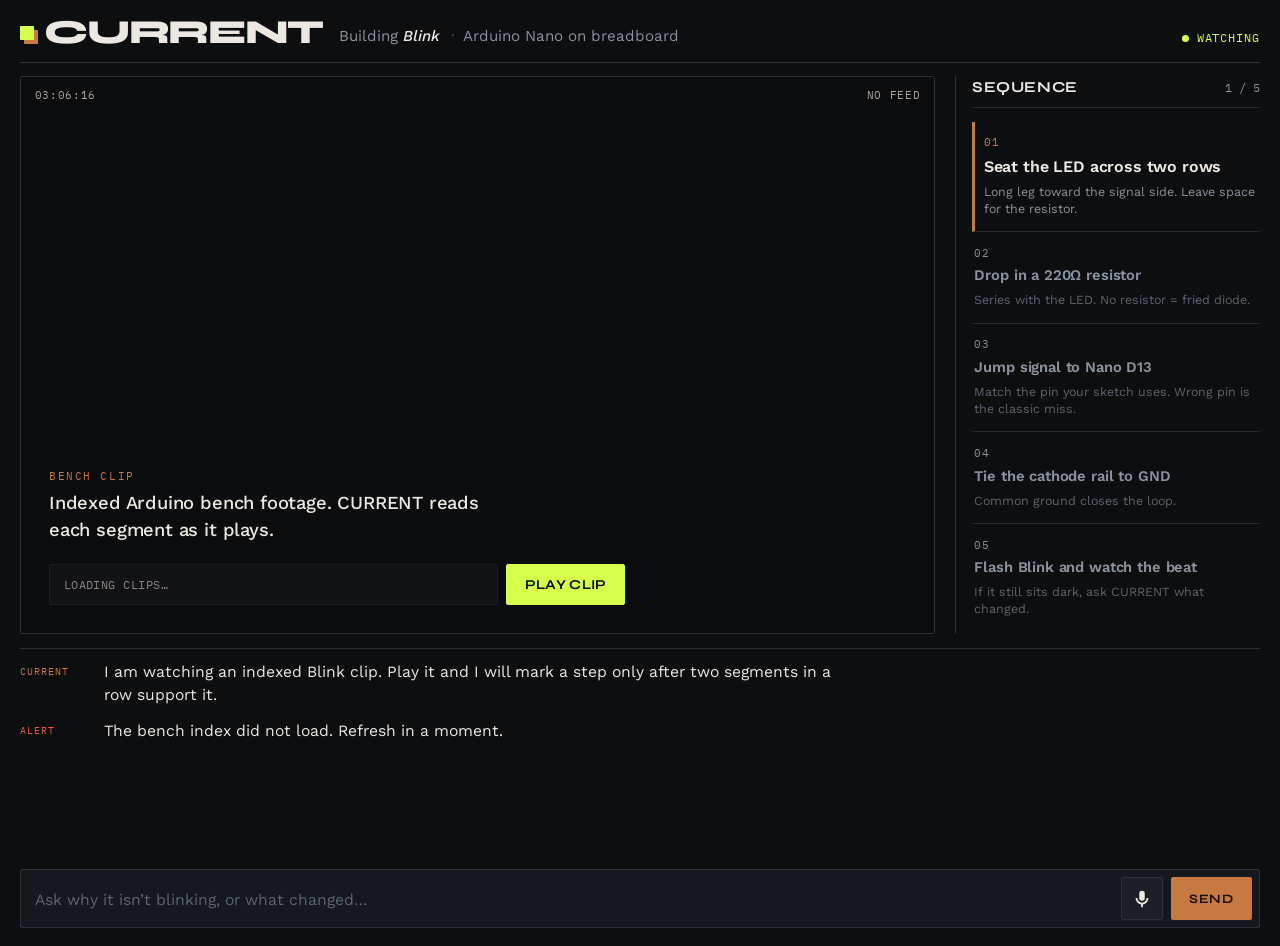
==== backend/frontend/index.html @ 079e09e2 "Replay indexed Arduino bench clips through the CURRENT UI." ====
<!DOCTYPE html>
<html lang="en">
  <head>
    <meta charset="UTF-8" />
    <meta name="viewport" content="width=device-width, initial-scale=1.0" />
    <title>CURRENT — bench partner</title>
    <link rel="preconnect" href="https://fonts.googleapis.com" />
    <link rel="preconnect" href="https://fonts.gstatic.com" crossorigin />
    <link
      href="https://fonts.googleapis.com/css2?family=IBM+Plex+Mono:wght@400;500&family=Syne:wght@600;700;800&family=Work+Sans:ital,wght@0,400;0,500;0,600;1,400&display=swap"
      rel="stylesheet"
    />
    <link rel="stylesheet" href="./styles.css" />
    <script>
      if (location.pathname === "/app") location.replace("/app/" + location.search + location.hash);
    </script>
  </head>
  <body>
    <div class="app">
      <header class="top">
        <div class="brand">
          <span class="brand__mark" aria-hidden="true"></span>
          <h1 class="brand__name">CURRENT</h1>
        </div>
        <p class="top__project">
          Building <em>Blink</em>
          <span class="top__sep" aria-hidden="true">·</span>
          Arduino Nano on breadboard
        </p>
        <div class="top__status" role="status">
          <span class="top__dot" aria-hidden="true"></span>
          Watching
        </div>
      </header>

      <main class="stage">
        <section class="feed" aria-label="Bench camera">
          <div class="feed__frame">
            <video
              id="benchVideo"
              class="feed__video"
              playsinline
              controls
            ></video>
            <div class="feed__idle" id="feedIdle">
              <p class="feed__idle-kicker">Bench clip</p>
              <p class="feed__idle-copy">
                Indexed Arduino bench footage. CURRENT reads each segment as it plays.
              </p>
              <div class="feed__arm-row">
                <label class="sr-only" for="cameraSelect">Clip</label>
                <select id="cameraSelect" class="feed__select" disabled>
                  <option value="">Loading clips…</option>
                </select>
                <button type="button" class="feed__arm" id="armCamera">
                  Play clip
                </button>
              </div>
            </div>
            <div class="feed__live-bar" id="liveBar" hidden>
              <label class="sr-only" for="cameraSelectLive">Clip</label>
              <select id="cameraSelectLive" class="feed__select feed__select--live"></select>
            </div>
            <div class="feed__chrome">
              <span id="feedClock">00:00:00</span>
              <span id="feedSource">no feed</span>
            </div>
          </div>
        </section>

        <aside class="rail" aria-label="Build steps">
          <header class="rail__head">
            <h2>Sequence</h2>
            <p><span id="stepProgress">1</span> / <span id="stepTotal">5</span></p>
          </header>
          <ol class="steps" id="stepList"></ol>
        </aside>
      </main>

      <section class="dock" aria-label="Assistant">
        <div class="dock__thread" id="chatThread" aria-live="polite"></div>
        <form class="dock__compose" id="chatForm">
          <label class="sr-only" for="chatInput">Message</label>
          <textarea
            id="chatInput"
            name="message"
            rows="1"
            placeholder="Ask why it isn’t blinking, or what changed…"
            autocomplete="off"
          ></textarea>
          <button
            type="button"
            class="dock__mic"
            id="voiceBtn"
            aria-label="Hold to talk"
            title="Hold to talk"
          >
            <svg viewBox="0 0 24 24" width="22" height="22" aria-hidden="true">
              <path
                fill="currentColor"
                d="M12 14a3 3 0 0 0 3-3V6a3 3 0 1 0-6 0v5a3 3 0 0 0 3 3zm5-3a5 5 0 0 1-10 0H5a7 7 0 0 0 6 6.92V21h2v-3.08A7 7 0 0 0 19 11h-2z"
              />
            </svg>
          </button>
          <button type="submit" class="dock__send" aria-label="Send">
            Send
          </button>
        </form>
      </section>
    </div>
    <script src="./app.js" type="module"></script>
  </body>
</html>
---- backend/frontend/styles.css ----
/* CURRENT — flat instrument theme. No gradients. */

:root {
  --ink: #0c0e10;
  --panel: #15181c;
  --panel-2: #1c2026;
  --rule: #2c323a;
  --rule-soft: #23282f;
  --paper: #ece8e1;
  --mute: #8a929d;
  --copper: #c87941;
  --signal: #d6ff4b;
  --alert: #e4574a;
  --ok: #5ecf8e;

  --font-display: "Syne", system-ui, sans-serif;
  --font-body: "Work Sans", system-ui, sans-serif;
  --font-mono: "IBM Plex Mono", ui-monospace, monospace;

  --stage-gap: 1.25rem;
  --radius: 2px;
}

*,
*::before,
*::after {
  box-sizing: border-box;
}

html,
body {
  height: 100%;
}

body {
  margin: 0;
  background: var(--ink);
  color: var(--paper);
  font-family: var(--font-body);
  font-size: 15px;
  line-height: 1.45;
  -webkit-font-smoothing: antialiased;
}

.sr-only {
  position: absolute;
  width: 1px;
  height: 1px;
  padding: 0;
  margin: -1px;
  overflow: hidden;
  clip: rect(0, 0, 0, 0);
  border: 0;
}

.app {
  min-height: 100%;
  display: grid;
  grid-template-rows: auto minmax(0, 1fr) auto;
  max-width: 1440px;
  margin: 0 auto;
  padding: 1rem 1.25rem 1.1rem;
  gap: 0.85rem;
}

/* ——— Top bar ——— */

.top {
  display: grid;
  grid-template-columns: auto 1fr auto;
  align-items: end;
  gap: 1rem;
  padding-bottom: 0.75rem;
  border-bottom: 1px solid var(--rule);
}

.brand {
  display: flex;
  align-items: center;
  gap: 0.65rem;
}

.brand__mark {
  width: 14px;
  height: 14px;
  background: var(--signal);
  border-radius: 1px;
  box-shadow: 4px 4px 0 var(--copper);
}

.brand__name {
  margin: 0;
  font-family: var(--font-display);
  font-weight: 800;
  font-size: clamp(1.6rem, 3vw, 2.1rem);
  letter-spacing: -0.04em;
  line-height: 1;
  text-transform: uppercase;
}

.top__project {
  margin: 0;
  color: var(--mute);
  font-size: 0.95rem;
  justify-self: start;
  padding-bottom: 0.15rem;
}

.top__project em {
  color: var(--paper);
  font-style: italic;
  font-weight: 500;
}

.top__sep {
  margin: 0 0.35rem;
  opacity: 0.5;
}

.top__status {
  display: inline-flex;
  align-items: center;
  gap: 0.45rem;
  font-family: var(--font-mono);
  font-size: 0.72rem;
  letter-spacing: 0.08em;
  text-transform: uppercase;
  color: var(--signal);
  padding-bottom: 0.2rem;
}

.top__dot {
  width: 7px;
  height: 7px;
  border-radius: 50%;
  background: var(--signal);
  animation: pulse 1.8s ease-in-out infinite;
}

@keyframes pulse {
  0%,
  100% {
    opacity: 1;
  }
  50% {
    opacity: 0.35;
  }
}

/* ——— Stage: video 3 · steps 1 ——— */

.stage {
  display: grid;
  grid-template-columns: 3fr 1fr;
  gap: var(--stage-gap);
  min-height: 0;
  height: min(62vh, 640px);
}

.feed {
  min-width: 0;
  min-height: 0;
}

.feed__frame {
  position: relative;
  height: 100%;
  background: #050607;
  border: 1px solid var(--rule);
  border-radius: var(--radius);
  overflow: hidden;
}

.feed__video {
  width: 100%;
  height: 100%;
  object-fit: cover;
  background: #050607;
  display: block;
}

.feed__video:not([src]):not(.is-live) {
  opacity: 0;
}

.feed__video.is-live {
  opacity: 1;
}

.feed__idle {
  position: absolute;
  inset: 0;
  display: flex;
  flex-direction: column;
  justify-content: flex-end;
  padding: 1.75rem;
  background: #0a0c0e;
}

.feed__idle.is-hidden {
  display: none;
}

.feed__idle-kicker {
  margin: 0 0 0.4rem;
  font-family: var(--font-mono);
  font-size: 0.7rem;
  letter-spacing: 0.14em;
  text-transform: uppercase;
  color: var(--copper);
}

.feed__idle-copy {
  margin: 0 0 1.25rem;
  max-width: 28rem;
  font-size: 1.15rem;
  font-weight: 500;
  letter-spacing: -0.01em;
  color: var(--paper);
}

.feed__arm-row {
  display: flex;
  flex-wrap: wrap;
  gap: 0.55rem;
  align-items: stretch;
  max-width: 36rem;
}

.feed__select {
  appearance: none;
  flex: 1 1 14rem;
  min-width: 0;
  border: 1px solid var(--rule);
  background-color: var(--panel);
  color: var(--paper);
  font-family: var(--font-mono);
  font-size: 0.72rem;
  letter-spacing: 0.04em;
  text-transform: uppercase;
  padding: 0.7rem 1.85rem 0.7rem 0.85rem;
  border-radius: var(--radius);
  cursor: pointer;
}

.feed__select:disabled {
  opacity: 0.55;
  cursor: wait;
}

.feed__select--live {
  position: absolute;
  left: 0.75rem;
  bottom: 0.75rem;
  z-index: 2;
  max-width: min(22rem, calc(100% - 1.5rem));
  background: rgba(12, 14, 16, 0.92);
  border-color: var(--rule);
}

.feed__live-bar {
  position: absolute;
  inset: auto 0 0 0;
  pointer-events: none;
}

.feed__live-bar .feed__select--live {
  pointer-events: auto;
}

.feed__arm {
  appearance: none;
  border: 1px solid var(--signal);
  background: var(--signal);
  color: #111;
  font-family: var(--font-display);
  font-weight: 700;
  font-size: 0.85rem;
  letter-spacing: 0.02em;
  text-transform: uppercase;
  padding: 0.7rem 1.1rem;
  cursor: pointer;
  border-radius: var(--radius);
  white-space: nowrap;
}

.feed__arm:hover {
  background: transparent;
  color: var(--signal);
}

.feed__chrome {
  position: absolute;
  top: 0;
  left: 0;
  right: 0;
  display: flex;
  justify-content: space-between;
  padding: 0.65rem 0.85rem;
  font-family: var(--font-mono);
  font-size: 0.68rem;
  letter-spacing: 0.06em;
  text-transform: uppercase;
  color: rgba(236, 232, 225, 0.75);
  pointer-events: none;
  mix-blend-mode: difference;
}

/* ——— Step rail ——— */

.rail {
  min-width: 0;
  display: flex;
  flex-direction: column;
  border-left: 1px solid var(--rule);
  padding-left: 1rem;
  overflow: hidden;
}

.rail__head {
  display: flex;
  justify-content: space-between;
  align-items: baseline;
  gap: 0.5rem;
  margin-bottom: 0.85rem;
  padding-bottom: 0.55rem;
  border-bottom: 1px solid var(--rule-soft);
}

.rail__head h2 {
  margin: 0;
  font-family: var(--font-display);
  font-size: 0.95rem;
  font-weight: 700;
  letter-spacing: 0.04em;
  text-transform: uppercase;
}

.rail__head p {
  margin: 0;
  font-family: var(--font-mono);
  font-size: 0.75rem;
  color: var(--mute);
}

.steps {
  list-style: none;
  margin: 0;
  padding: 0;
  overflow-y: auto;
  flex: 1;
  min-height: 0;
  scrollbar-width: thin;
  scrollbar-color: var(--rule) transparent;
}

.step {
  position: relative;
  padding: 0.85rem 0 0.85rem 0.15rem;
  border-bottom: 1px solid var(--rule-soft);
  cursor: default;
  transition: color 0.15s ease;
}

.step:last-child {
  border-bottom: 0;
}

.step__index {
  display: block;
  font-family: var(--font-mono);
  font-size: 0.68rem;
  letter-spacing: 0.1em;
  color: var(--mute);
  margin-bottom: 0.25rem;
}

.step__title {
  margin: 0;
  font-family: var(--font-body);
  font-size: 0.92rem;
  font-weight: 600;
  letter-spacing: -0.01em;
  color: var(--mute);
}

.step__hint {
  margin: 0.35rem 0 0;
  font-size: 0.78rem;
  color: #5c646e;
  line-height: 1.35;
}

.step.is-done .step__title {
  color: var(--ok);
  text-decoration: line-through;
  text-decoration-thickness: 1px;
  text-decoration-color: rgba(94, 207, 142, 0.55);
}

.step.is-done .step__hint {
  display: none;
}

.step.is-active {
  padding-left: 0.55rem;
  border-left: 3px solid var(--copper);
}

.step.is-active .step__index {
  color: var(--copper);
}

.step.is-active .step__title {
  color: var(--paper);
  font-size: 1rem;
}

.step.is-active .step__hint {
  color: var(--mute);
}

.step.is-alert .step__title {
  color: var(--alert);
}

.step.is-alert.is-active {
  border-left-color: var(--alert);
}

/* ——— Chat dock ——— */

.dock {
  display: grid;
  grid-template-rows: minmax(7.5rem, 22vh) auto;
  gap: 0.65rem;
  border-top: 1px solid var(--rule);
  padding-top: 0.75rem;
  background: var(--ink);
}

.dock__thread {
  overflow-y: auto;
  padding-right: 0.35rem;
  display: flex;
  flex-direction: column;
  gap: 0.85rem;
  scrollbar-width: thin;
  scrollbar-color: var(--rule) transparent;
}

.msg {
  display: grid;
  grid-template-columns: 4.5rem 1fr;
  gap: 0.75rem;
  align-items: start;
  max-width: 52rem;
}

.msg__who {
  font-family: var(--font-mono);
  font-size: 0.65rem;
  letter-spacing: 0.1em;
  text-transform: uppercase;
  color: var(--mute);
  padding-top: 0.2rem;
}

.msg--agent .msg__who {
  color: var(--copper);
}

.msg--system .msg__who {
  color: var(--alert);
}

.msg__body {
  margin: 0;
  font-size: 0.98rem;
  color: var(--paper);
}

.msg__body strong {
  font-weight: 600;
  color: var(--signal);
}

.dock__compose {
  display: grid;
  grid-template-columns: 1fr auto auto;
  gap: 0.5rem;
  align-items: end;
  background: var(--panel);
  border: 1px solid var(--rule);
  border-radius: var(--radius);
  padding: 0.45rem 0.45rem 0.45rem 0.85rem;
}

.dock__compose textarea {
  width: 100%;
  resize: none;
  border: 0;
  outline: none;
  background: transparent;
  color: var(--paper);
  font-family: var(--font-body);
  font-size: 0.98rem;
  line-height: 1.4;
  padding: 0.55rem 0;
  max-height: 6rem;
  field-sizing: content;
}

.dock__compose textarea::placeholder {
  color: #5c646e;
}

.dock__mic,
.dock__send {
  appearance: none;
  border: 0;
  cursor: pointer;
  border-radius: var(--radius);
  height: 2.65rem;
  display: inline-flex;
  align-items: center;
  justify-content: center;
}

.dock__mic {
  width: 2.65rem;
  background: var(--panel-2);
  color: var(--paper);
  border: 1px solid var(--rule);
}

.dock__mic:hover {
  border-color: var(--mute);
}

.dock__mic.is-hot {
  background: var(--alert);
  border-color: var(--alert);
  color: #fff;
  animation: pulse 0.9s ease-in-out infinite;
}

.dock__send {
  padding: 0 1.15rem;
  background: var(--copper);
  color: #1a1008;
  font-family: var(--font-display);
  font-weight: 700;
  font-size: 0.8rem;
  letter-spacing: 0.04em;
  text-transform: uppercase;
}

.dock__send:hover {
  background: #db8a4f;
}

/* ——— Responsive ——— */

@media (max-width: 900px) {
  .stage {
    grid-template-columns: 1fr;
    height: auto;
  }

  .feed__frame {
    aspect-ratio: 16 / 10;
    height: auto;
  }

  .rail {
    border-left: 0;
    border-top: 1px solid var(--rule);
    padding-left: 0;
    padding-top: 0.85rem;
    max-height: 240px;
  }

  .top {
    grid-template-columns: 1fr auto;
    grid-template-rows: auto auto;
  }

  .top__project {
    grid-column: 1 / -1;
    order: 3;
  }
}

@media (max-width: 560px) {
  .app {
    padding: 0.75rem;
  }

  .msg {
    grid-template-columns: 1fr;
    gap: 0.2rem;
  }

  .dock__compose {
    grid-template-columns: 1fr auto;
    grid-template-rows: auto auto;
  }

  .dock__compose textarea {
    grid-column: 1 / -1;
  }
}
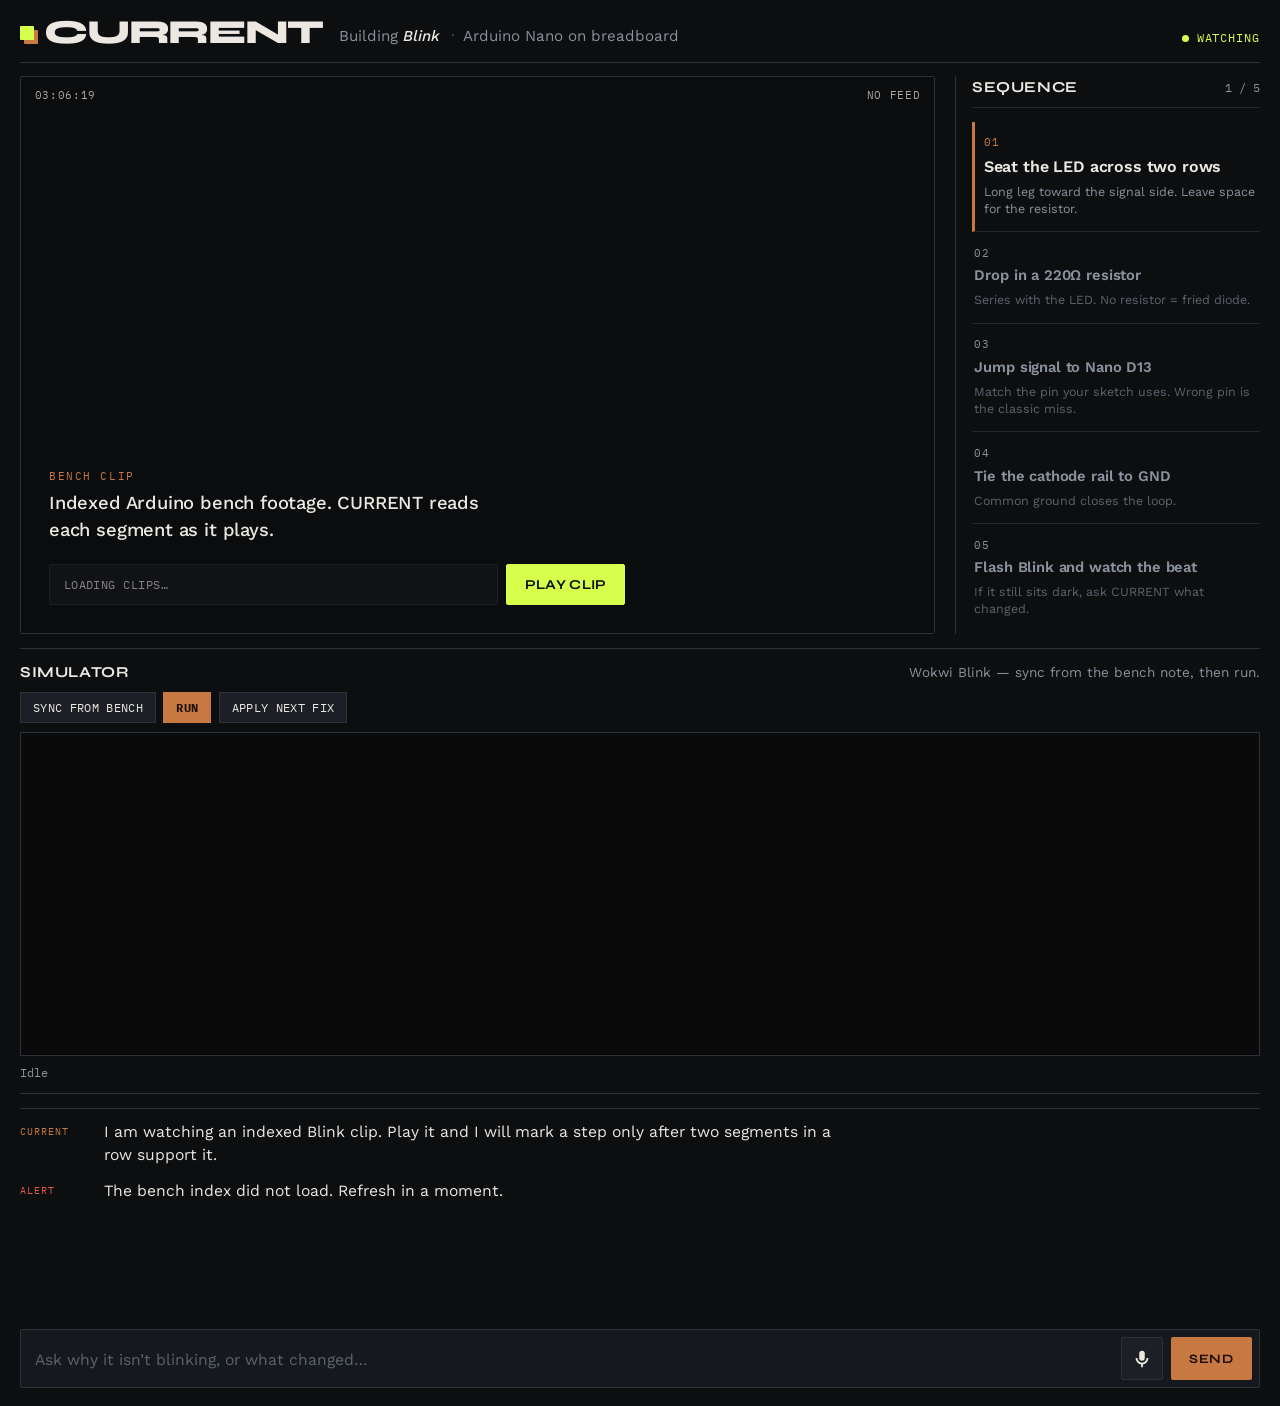
==== commit 4f391586: "Add Wokwi sim connector for Blink wiring advice. Give CURRENT and the agent a shared connectivity wo" ====
--- a/backend/frontend/index.html
+++ b/backend/frontend/index.html
@@ -58,7 +58,7 @@
               </div>
             </div>
             <div class="feed__live-bar" id="liveBar" hidden>
-              <label class="sr-only" for="cameraSelectLive">Clip</label>
+              <label class="sr-only" for="cameraSelectLive">Camera source</label>
               <select id="cameraSelectLive" class="feed__select feed__select--live"></select>
             </div>
             <div class="feed__chrome">
@@ -76,6 +76,26 @@
           <ol class="steps" id="stepList"></ol>
         </aside>
       </main>
+
+      <section class="sim" aria-label="Electronics simulator">
+        <header class="sim__head">
+          <h2>Simulator</h2>
+          <p id="simAdvice">Wokwi Blink — sync from the bench note, then run.</p>
+        </header>
+        <div class="sim__actions">
+          <button type="button" class="sim__btn" id="simSync">Sync from bench</button>
+          <button type="button" class="sim__btn sim__btn--primary" id="simRun">Run</button>
+          <button type="button" class="sim__btn" id="simApply">Apply next fix</button>
+        </div>
+        <iframe
+          id="wokwiFrame"
+          class="sim__frame"
+          title="Wokwi Arduino simulator"
+          src="https://wokwi.com/experimental/embed"
+          allow="fullscreen"
+        ></iframe>
+        <p class="sim__status" id="simStatus" role="status">Idle</p>
+      </section>
 
       <section class="dock" aria-label="Assistant">
         <div class="dock__thread" id="chatThread" aria-live="polite"></div>
--- a/backend/frontend/styles.css
+++ b/backend/frontend/styles.css
@@ -56,7 +56,7 @@
 .app {
   min-height: 100%;
   display: grid;
-  grid-template-rows: auto minmax(0, 1fr) auto;
+  grid-template-rows: auto minmax(0, 1fr) auto auto;
   max-width: 1440px;
   margin: 0 auto;
   padding: 1rem 1.25rem 1.1rem;
@@ -560,6 +560,84 @@
   background: #db8a4f;
 }
 
+/* ——— Simulator ——— */
+
+.sim {
+  display: grid;
+  grid-template-columns: 1fr;
+  gap: 0.55rem;
+  padding: 0.75rem 0;
+  border-top: 1px solid var(--rule);
+  border-bottom: 1px solid var(--rule);
+}
+
+.sim__head {
+  display: flex;
+  align-items: baseline;
+  justify-content: space-between;
+  gap: 1rem;
+}
+
+.sim__head h2 {
+  margin: 0;
+  font-family: var(--font-display);
+  font-size: 0.95rem;
+  letter-spacing: 0.04em;
+  text-transform: uppercase;
+}
+
+.sim__head p {
+  margin: 0;
+  color: var(--mute);
+  font-size: 0.85rem;
+  max-width: 48rem;
+}
+
+.sim__actions {
+  display: flex;
+  flex-wrap: wrap;
+  gap: 0.45rem;
+}
+
+.sim__btn {
+  appearance: none;
+  border: 1px solid var(--rule);
+  background: var(--panel-2);
+  color: var(--paper);
+  font-family: var(--font-mono);
+  font-size: 0.72rem;
+  letter-spacing: 0.03em;
+  text-transform: uppercase;
+  padding: 0.45rem 0.75rem;
+  cursor: pointer;
+}
+
+.sim__btn:hover {
+  border-color: var(--copper);
+}
+
+.sim__btn--primary {
+  background: var(--copper);
+  border-color: var(--copper);
+  color: #1a1008;
+  font-weight: 700;
+}
+
+.sim__frame {
+  width: 100%;
+  min-height: 280px;
+  height: 36vh;
+  border: 1px solid var(--rule);
+  background: #0a0a0a;
+}
+
+.sim__status {
+  margin: 0;
+  font-family: var(--font-mono);
+  font-size: 0.72rem;
+  color: var(--mute);
+}
+
 /* ——— Responsive ——— */
 
 @media (max-width: 900px) {
